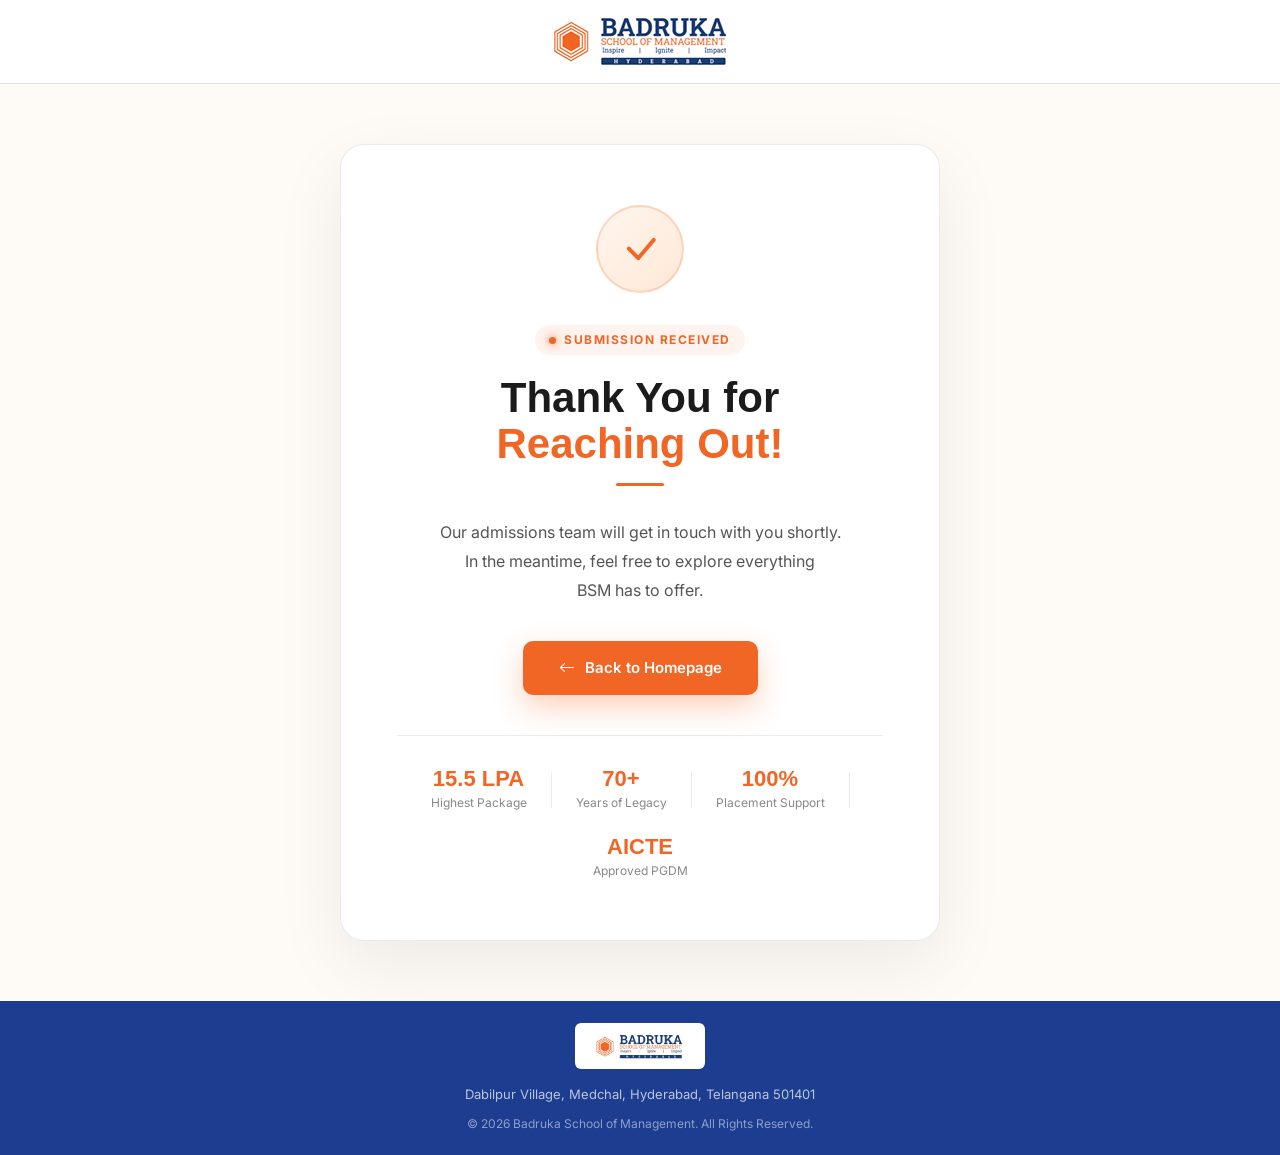
==== thank-you.html @ 7797c091 "add new chnages" ====
<!doctype html>
<html lang="en">
  <head>
    <meta charset="UTF-8" />
    <meta name="viewport" content="width=device-width, initial-scale=1.0" />
    <title>Thank You | Badruka School of Management</title>
    <link rel="icon" href="images/favicon.webp" sizes="32x32" />
    <link rel="preconnect" href="https://fonts.googleapis.com" />
    <link rel="preconnect" href="https://fonts.gstatic.com" crossorigin />
    <link href="https://fonts.googleapis.com/css2?family=Inter:wght@300;400;500;600;700;800&display=swap" rel="stylesheet" />
    <link href="https://api.fontshare.com/v2/css?f[]=satoshi@300,400,500,700,900&display=swap" rel="stylesheet" />
    <link rel="stylesheet" href="https://cdn.jsdelivr.net/npm/bootstrap-icons@1.11.3/font/bootstrap-icons.min.css" />
    <link href="https://cdn.jsdelivr.net/npm/bootstrap@5.3.7/dist/css/bootstrap.min.css" rel="stylesheet" />

    <!-- Google Tag Manager -->
    <script>(function(w,d,s,l,i){w[l]=w[l]||[];w[l].push({'gtm.start':
new Date().getTime(),event:'gtm.js'});var f=d.getElementsByTagName(s)[0],
j=d.createElement(s),dl=l!='dataLayer'?'&l='+l:'';j.async=true;j.src=
'https://www.googletagmanager.com/gtm.js?id='+i+dl;f.parentNode.insertBefore(j,f);
})(window,document,'script','dataLayer','GTM-KKS7F6DF');</script>
    <!-- End Google Tag Manager -->

    <style>
      /* ── Variables (same as LP) ── */
      :root {
        --primary: #f16625;
        --primary-dark: #d4551a;
        --heading: #1b1b1b;
        --text: #444444;
        --border: #ececec;
      }

      * {
        margin: 0;
        padding: 0;
        box-sizing: border-box;
      }

      html {
        scroll-behavior: smooth;
      }

      body {
        font-family: 'Inter', sans-serif;
        background: #fefbf7;
        color: var(--text);
        min-height: 100vh;
        display: flex;
        flex-direction: column;
        overflow-x: hidden;
      }

      img {
        max-width: 100%;
        display: block;
      }

      a {
        text-decoration: none;
        transition: all 0.3s ease;
      }

      /* ── HEADER ── */
      .ty-header {
        background: #fff;
        border-bottom: 1px solid rgba(0, 0, 0, 0.12);
        padding: 18px 0;
        text-align: center;
      }

      .ty-header img {
        height: 47px;
        width: auto;
        display: inline-block;
      }

      /* ── MAIN CONTENT ── */
      .ty-main {
        flex: 1;
        display: flex;
        align-items: center;
        justify-content: center;
        padding: 60px 20px;
        position: relative;
        overflow: hidden;
      }

      /* Subtle decorative background circle */
      .ty-main::before {
        content: '';
        position: absolute;
        width: 700px;
        height: 700px;
        border-radius: 50%;
        background: radial-gradient(circle, rgba(241, 102, 37, 0.07) 0%, transparent 70%);
        top: 50%;
        left: 50%;
        transform: translate(-50%, -50%);
        pointer-events: none;
        z-index: 0;
      }

      .ty-card {
        position: relative;
        z-index: 1;
        background: #fff;
        border-radius: 24px;
        border: 1px solid rgba(0, 0, 0, 0.08);
        box-shadow: 0 24px 70px rgba(0, 0, 0, 0.07);
        padding: 60px 56px;
        max-width: 600px;
        width: 100%;
        text-align: center;
      }

      /* ── CHECK ICON ── */
      .ty-icon {
        width: 88px;
        height: 88px;
        border-radius: 50%;
        background: linear-gradient(135deg, #fff5ee 0%, #ffe8d6 100%);
        border: 2px solid rgba(241, 102, 37, 0.2);
        display: flex;
        align-items: center;
        justify-content: center;
        margin: 0 auto 32px;
        animation: pop-in 0.6s cubic-bezier(0.34, 1.56, 0.64, 1) both;
      }

      .ty-icon i {
        font-size: 42px;
        color: var(--primary);
        line-height: 1;
      }

      @keyframes pop-in {
        from {
          transform: scale(0.5);
          opacity: 0;
        }
        to {
          transform: scale(1);
          opacity: 1;
        }
      }

      /* ── TAG LINE ── */
      .ty-tag {
        display: inline-flex;
        align-items: center;
        gap: 8px;
        background: rgba(241, 102, 37, 0.08);
        color: var(--primary);
        font-family: 'Inter', sans-serif;
        font-size: 12px;
        font-weight: 700;
        letter-spacing: 1.5px;
        text-transform: uppercase;
        padding: 6px 14px;
        border-radius: 30px;
        margin-bottom: 20px;
      }

      .ty-tag .dot {
        width: 7px;
        height: 7px;
        border-radius: 50%;
        background: var(--primary);
        box-shadow: 0 0 8px var(--primary);
      }

      /* ── HEADING ── */
      .ty-heading {
        font-family: 'Satoshi', sans-serif;
        font-size: 42px;
        font-weight: 700;
        line-height: 1.1;
        color: var(--heading);
        margin-bottom: 16px;
      }

      .ty-heading span {
        color: var(--primary);
      }

      /* ── BODY TEXT ── */
      .ty-body {
        font-family: 'Inter', sans-serif;
        font-size: 16px;
        color: #555;
        line-height: 1.8;
        margin-bottom: 36px;
      }

      /* ── DIVIDER ── */
      .ty-divider {
        width: 48px;
        height: 3px;
        background: var(--primary);
        border-radius: 30px;
        margin: 0 auto 32px;
      }

      /* ── BACK BUTTON ── */
      .ty-back-btn {
        display: inline-flex;
        align-items: center;
        gap: 10px;
        padding: 15px 36px;
        background: var(--primary);
        color: #fff;
        border-radius: 10px;
        font-family: 'Inter', sans-serif;
        font-size: 15px;
        font-weight: 600;
        box-shadow: 0 12px 30px rgba(241, 102, 37, 0.3);
        transition: all 0.3s ease;
      }

      .ty-back-btn i {
        font-size: 16px;
        transition: transform 0.3s ease;
      }

      .ty-back-btn:hover {
        background: var(--primary-dark);
        color: #fff;
        transform: translateY(-2px);
        box-shadow: 0 18px 40px rgba(241, 102, 37, 0.35);
      }

      .ty-back-btn:hover i {
        transform: translateX(-4px);
      }

      /* ── HIGHLIGHTS STRIP ── */
      .ty-highlights {
        display: flex;
        align-items: center;
        justify-content: center;
        gap: 24px;
        margin-top: 40px;
        padding-top: 32px;
        border-top: 1px solid var(--border);
        flex-wrap: wrap;
      }

      .ty-highlight-item {
        display: flex;
        flex-direction: column;
        align-items: center;
        gap: 4px;
      }

      .ty-highlight-item strong {
        font-family: 'Satoshi', sans-serif;
        font-size: 22px;
        font-weight: 700;
        color: var(--primary);
        line-height: 1;
      }

      .ty-highlight-item span {
        font-family: 'Inter', sans-serif;
        font-size: 12px;
        color: #888;
        text-align: center;
      }

      .ty-highlight-sep {
        width: 1px;
        height: 36px;
        background: var(--border);
        flex-shrink: 0;
      }

      /* ── FOOTER ── */
      .ty-footer {
        background: #1c3d90;
        padding: 22px 20px;
        text-align: center;
      }

      .ty-footer-logo {
        display: inline-flex;
        align-items: center;
        justify-content: center;
        background: #fff;
        padding: 6px 14px;
        border-radius: 6px;
        margin-bottom: 14px;
      }

      .ty-footer-logo img {
        height: 34px;
        width: auto;
        display: inline-block;
      }

      .ty-footer-address {
        font-family: 'Inter', sans-serif;
        font-size: 13px;
        color: rgba(255, 255, 255, 0.7);
        line-height: 1.7;
        margin-bottom: 10px;
      }

      .ty-footer-copy {
        font-family: 'Inter', sans-serif;
        font-size: 12px;
        color: rgba(255, 255, 255, 0.5);
        margin: 0;
      }

      /* ── RESPONSIVE ── */
      @media (max-width: 767px) {
        .ty-header img {
          height: 40px;
        }

        .ty-card {
          padding: 40px 28px;
          border-radius: 18px;
        }

        .ty-icon {
          width: 74px;
          height: 74px;
          margin-bottom: 24px;
        }

        .ty-icon i {
          font-size: 34px;
        }

        .ty-heading {
          font-size: 32px;
        }

        .ty-body {
          font-size: 15px;
          margin-bottom: 28px;
        }

        .ty-highlights {
          gap: 16px;
        }

        .ty-highlight-item strong {
          font-size: 20px;
        }

        .ty-highlight-sep {
          display: none;
        }
      }

      @media (max-width: 480px) {
        .ty-card {
          padding: 32px 20px;
        }

        .ty-heading {
          font-size: 28px;
        }

        .ty-body {
          font-size: 14px;
        }

        .ty-back-btn {
          width: 100%;
          justify-content: center;
          padding: 14px 24px;
        }

        .ty-highlights {
          gap: 12px;
          margin-top: 28px;
          padding-top: 24px;
        }

        .ty-highlight-item strong {
          font-size: 18px;
        }

        .ty-highlight-item span {
          font-size: 11px;
        }
      }
    </style>
  </head>

  <body>
    <!-- Google Tag Manager (noscript) -->
    <noscript><iframe src="https://www.googletagmanager.com/ns.html?id=GTM-KKS7F6DF"
height="0" width="0" style="display:none;visibility:hidden"></iframe></noscript>
    <!-- End Google Tag Manager (noscript) -->

    <!-- ── HEADER ── -->
    <header class="ty-header">
      <a href="index.html">
        <img src="images/LOGO.png" alt="Badruka School of Management" />
      </a>
    </header>

    <!-- ── MAIN ── -->
    <main class="ty-main">
      <div class="ty-card">

        <!-- Check icon -->
        <div class="ty-icon">
          <i class="bi bi-check-lg"></i>
        </div>

        <!-- Tag -->
        <div class="ty-tag">
          <span class="dot"></span>
          Submission Received
        </div>

        <!-- Heading -->
        <h1 class="ty-heading">
          Thank You for<br />
          <span>Reaching Out!</span>
        </h1>

        <!-- Divider -->
        <div class="ty-divider"></div>

        <!-- Body -->
        <p class="ty-body">
          Our admissions team will get in touch with you shortly.<br />
          In the meantime, feel free to explore everything<br />
          BSM has to offer.
        </p>

        <!-- Back button -->
        <a href="index.html" class="ty-back-btn">
          <i class="bi bi-arrow-left"></i>
          Back to Homepage
        </a>

        <!-- Highlights strip -->
        <div class="ty-highlights">
          <div class="ty-highlight-item">
            <strong>15.5 LPA</strong>
            <span>Highest Package</span>
          </div>
          <div class="ty-highlight-sep"></div>
          <div class="ty-highlight-item">
            <strong>70+</strong>
            <span>Years of Legacy</span>
          </div>
          <div class="ty-highlight-sep"></div>
          <div class="ty-highlight-item">
            <strong>100%</strong>
            <span>Placement Support</span>
          </div>
          <div class="ty-highlight-sep"></div>
          <div class="ty-highlight-item">
            <strong>AICTE</strong>
            <span>Approved PGDM</span>
          </div>
        </div>

      </div>
    </main>

    <!-- ── FOOTER ── -->
    <footer class="ty-footer">
      <div class="ty-footer-logo">
        <img src="images/footer-logo.png" alt="Badruka School of Management" />
      </div>
      <p class="ty-footer-address">
        Dabilpur Village, Medchal, Hyderabad, Telangana 501401
      </p>
      <p class="ty-footer-copy">© 2026 Badruka School of Management. All Rights Reserved.</p>
    </footer>

  </body>
</html>
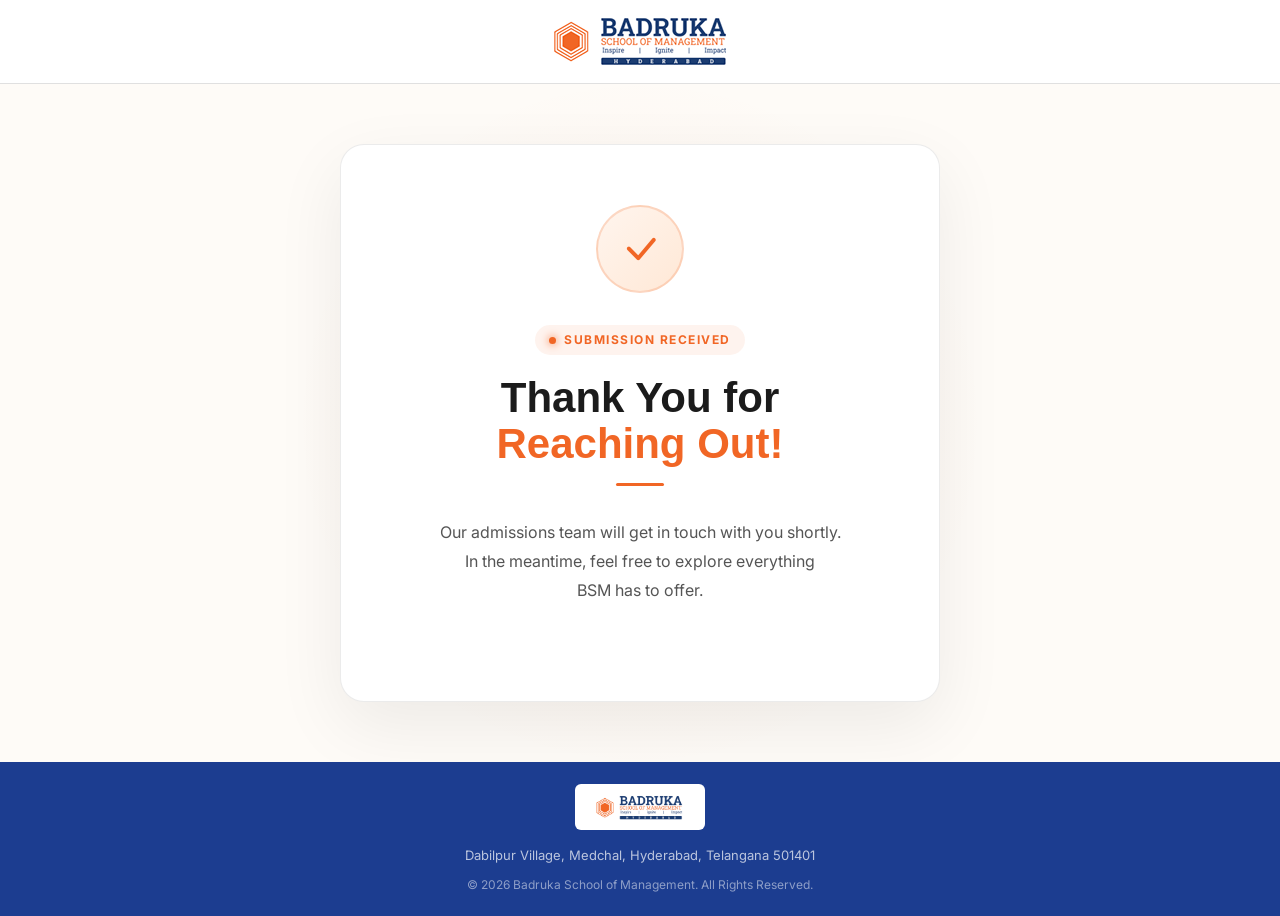
==== commit ed97b5ee: "add new fixes" ====
--- a/thank-you.html
+++ b/thank-you.html
@@ -7,17 +7,27 @@
     <link rel="icon" href="images/favicon.webp" sizes="32x32" />
     <link rel="preconnect" href="https://fonts.googleapis.com" />
     <link rel="preconnect" href="https://fonts.gstatic.com" crossorigin />
-    <link href="https://fonts.googleapis.com/css2?family=Inter:wght@300;400;500;600;700;800&display=swap" rel="stylesheet" />
+    <link
+      href="https://fonts.googleapis.com/css2?family=Inter:wght@300;400;500;600;700;800&display=swap"
+      rel="stylesheet"
+    />
     <link href="https://api.fontshare.com/v2/css?f[]=satoshi@300,400,500,700,900&display=swap" rel="stylesheet" />
     <link rel="stylesheet" href="https://cdn.jsdelivr.net/npm/bootstrap-icons@1.11.3/font/bootstrap-icons.min.css" />
     <link href="https://cdn.jsdelivr.net/npm/bootstrap@5.3.7/dist/css/bootstrap.min.css" rel="stylesheet" />
 
     <!-- Google Tag Manager -->
-    <script>(function(w,d,s,l,i){w[l]=w[l]||[];w[l].push({'gtm.start':
-new Date().getTime(),event:'gtm.js'});var f=d.getElementsByTagName(s)[0],
-j=d.createElement(s),dl=l!='dataLayer'?'&l='+l:'';j.async=true;j.src=
-'https://www.googletagmanager.com/gtm.js?id='+i+dl;f.parentNode.insertBefore(j,f);
-})(window,document,'script','dataLayer','GTM-KKS7F6DF');</script>
+    <script>
+      (function (w, d, s, l, i) {
+        w[l] = w[l] || [];
+        w[l].push({ 'gtm.start': new Date().getTime(), event: 'gtm.js' });
+        var f = d.getElementsByTagName(s)[0],
+          j = d.createElement(s),
+          dl = l != 'dataLayer' ? '&l=' + l : '';
+        j.async = true;
+        j.src = 'https://www.googletagmanager.com/gtm.js?id=' + i + dl;
+        f.parentNode.insertBefore(j, f);
+      })(window, document, 'script', 'dataLayer', 'GTM-KKS7F6DF');
+    </script>
     <!-- End Google Tag Manager -->
 
     <style>
@@ -393,8 +403,14 @@
 
   <body>
     <!-- Google Tag Manager (noscript) -->
-    <noscript><iframe src="https://www.googletagmanager.com/ns.html?id=GTM-KKS7F6DF"
-height="0" width="0" style="display:none;visibility:hidden"></iframe></noscript>
+    <noscript
+      ><iframe
+        src="https://www.googletagmanager.com/ns.html?id=GTM-KKS7F6DF"
+        height="0"
+        width="0"
+        style="display: none; visibility: hidden"
+      ></iframe
+    ></noscript>
     <!-- End Google Tag Manager (noscript) -->
 
     <!-- ── HEADER ── -->
@@ -407,7 +423,6 @@
     <!-- ── MAIN ── -->
     <main class="ty-main">
       <div class="ty-card">
-
         <!-- Check icon -->
         <div class="ty-icon">
           <i class="bi bi-check-lg"></i>
@@ -434,36 +449,6 @@
           In the meantime, feel free to explore everything<br />
           BSM has to offer.
         </p>
-
-        <!-- Back button -->
-        <a href="index.html" class="ty-back-btn">
-          <i class="bi bi-arrow-left"></i>
-          Back to Homepage
-        </a>
-
-        <!-- Highlights strip -->
-        <div class="ty-highlights">
-          <div class="ty-highlight-item">
-            <strong>15.5 LPA</strong>
-            <span>Highest Package</span>
-          </div>
-          <div class="ty-highlight-sep"></div>
-          <div class="ty-highlight-item">
-            <strong>70+</strong>
-            <span>Years of Legacy</span>
-          </div>
-          <div class="ty-highlight-sep"></div>
-          <div class="ty-highlight-item">
-            <strong>100%</strong>
-            <span>Placement Support</span>
-          </div>
-          <div class="ty-highlight-sep"></div>
-          <div class="ty-highlight-item">
-            <strong>AICTE</strong>
-            <span>Approved PGDM</span>
-          </div>
-        </div>
-
       </div>
     </main>
 
@@ -472,11 +457,8 @@
       <div class="ty-footer-logo">
         <img src="images/footer-logo.png" alt="Badruka School of Management" />
       </div>
-      <p class="ty-footer-address">
-        Dabilpur Village, Medchal, Hyderabad, Telangana 501401
-      </p>
+      <p class="ty-footer-address">Dabilpur Village, Medchal, Hyderabad, Telangana 501401</p>
       <p class="ty-footer-copy">© 2026 Badruka School of Management. All Rights Reserved.</p>
     </footer>
-
   </body>
 </html>
